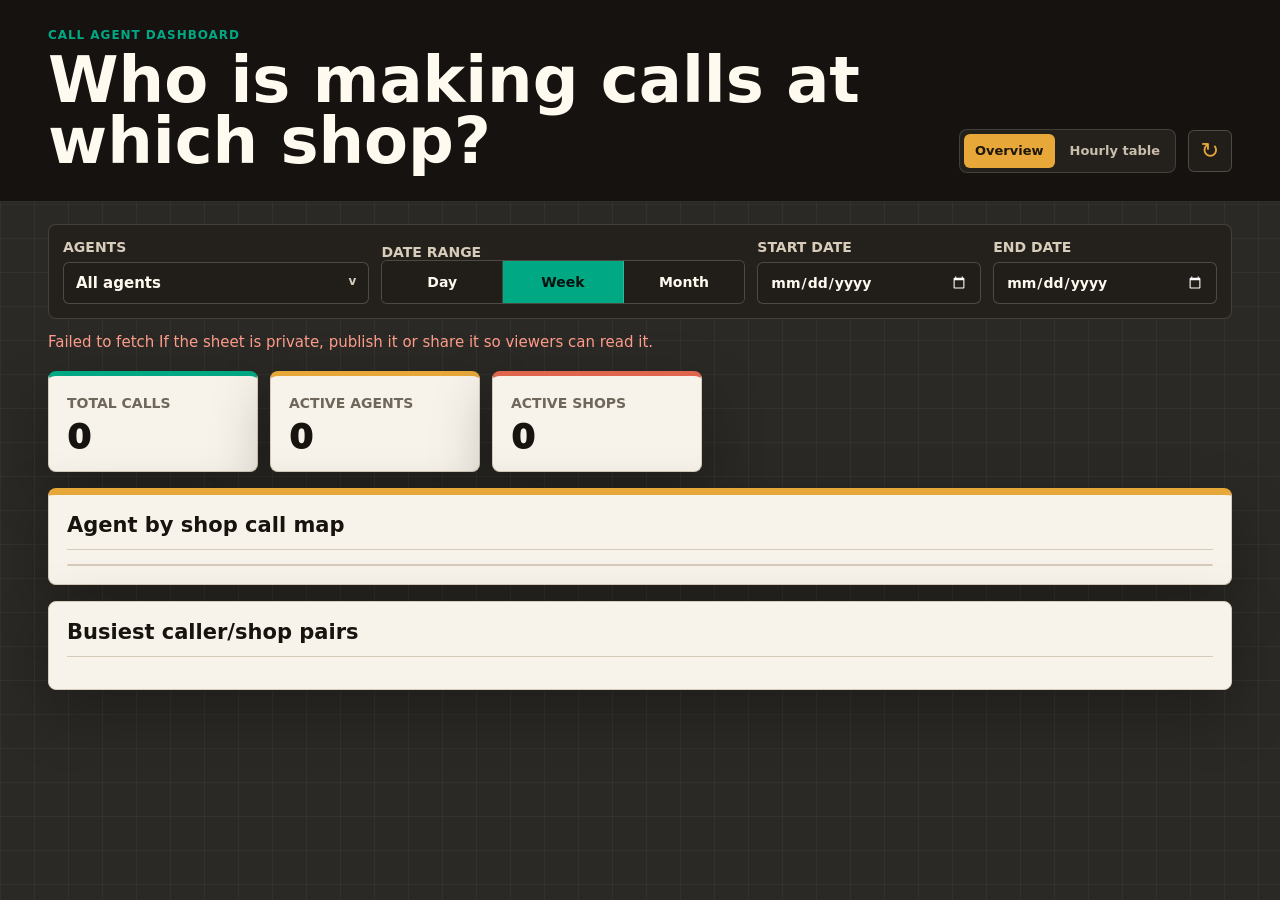
==== index.html @ 190f12a3 "Add files via upload" ====
<!doctype html>
<html lang="en">
  <head>
    <meta charset="utf-8" />
    <meta name="viewport" content="width=device-width, initial-scale=1" />
    <title>Who Is Calling Which Shop | Call Agent Dashboard</title>
    <link rel="stylesheet" href="styles.css?v=46" />
  </head>
  <body>
    <header class="topbar">
      <div>
        <p class="eyebrow">Call Agent Dashboard</p>
        <h1>Who is making calls at which shop?</h1>
      </div>
      <div class="top-actions">
        <nav class="page-nav" aria-label="Dashboard pages">
          <a class="active" href="index.html">Overview</a>
          <a href="hourly.html">Hourly table</a>
        </nav>
        <button id="refreshButton" class="icon-button" type="button" aria-label="Refresh sheet data" title="Refresh sheet data">
          <span aria-hidden="true">&#8635;</span>
        </button>
      </div>
    </header>

    <main>
      <section class="controls" aria-label="Dashboard filters">
        <label class="agent-picker-label">
          Agents
          <div class="agent-picker" id="agentFilter">
            <button id="agentFilterButton" class="agent-filter-button" type="button" aria-haspopup="true" aria-expanded="false">
              All agents
            </button>
            <div id="agentFilterMenu" class="agent-filter-menu" role="group" aria-label="Agent choices"></div>
          </div>
        </label>
        <fieldset class="period-control">
          <legend>Date range</legend>
          <div class="segmented" role="group" aria-label="Date range presets">
            <button class="period-button" type="button" data-period="day">Day</button>
            <button class="period-button active" type="button" data-period="week">Week</button>
            <button class="period-button" type="button" data-period="month">Month</button>
          </div>
        </fieldset>
        <div class="date-range">
          <label>
            Start date
            <input id="startDateFilter" type="date" />
          </label>
          <label>
            End date
            <input id="endDateFilter" type="date" />
          </label>
        </div>
      </section>

      <section id="statusPanel" class="status" role="status"></section>

      <section class="metric-grid" aria-label="Summary metrics">
        <article>
          <span>Total calls</span>
          <strong id="totalCalls">0</strong>
        </article>
        <article>
          <span>Active agents</span>
          <strong id="agentCount">0</strong>
        </article>
        <article>
          <span>Active shops</span>
          <strong id="shopCount">0</strong>
        </article>
      </section>

      <section class="layout">
        <div class="panel panel-wide focus-panel">
          <div class="section-title">
            <h2>Agent by shop call map</h2>
            <span id="matrixLabel"></span>
          </div>
          <div id="agentShopMatrix" class="matrix-wrap"></div>
        </div>

        <div class="panel pair-panel">
          <div class="section-title">
            <h2>Busiest caller/shop pairs</h2>
            <span id="pairLabel"></span>
          </div>
          <div id="agentShopPairs" class="pair-list"></div>
        </div>

      </section>
    </main>

    <script src="app.js?v=46"></script>
  </body>
</html>
---- styles.css ----
:root {
  color-scheme: dark;
  --bg: #2b2925;
  --bg-2: #35322d;
  --panel: #f7f3ea;
  --panel-2: #ebe2d2;
  --ink: #171410;
  --muted: #6f675b;
  --line: #342f28;
  --line-light: #d6cbbb;
  --cream: #fffaf0;
  --mint: #00a884;
  --mint-dark: #00745f;
  --amber: #e7a739;
  --coral: #df654d;
  --violet: #7f63d9;
  --shadow: 0 22px 60px rgba(0, 0, 0, 0.28);
}

* {
  box-sizing: border-box;
}

body {
  margin: 0;
  background:
    linear-gradient(90deg, rgba(255, 250, 240, 0.045) 1px, transparent 1px),
    linear-gradient(180deg, rgba(255, 250, 240, 0.035) 1px, transparent 1px),
    var(--bg);
  background-size: 34px 34px;
  color: var(--cream);
  font-size: 16px;
  font-family: Inter, ui-sans-serif, system-ui, -apple-system, BlinkMacSystemFont, "Segoe UI", sans-serif;
}

.topbar {
  display: grid;
  grid-template-columns: minmax(0, 1fr) auto;
  gap: 24px;
  align-items: end;
  padding: 28px clamp(18px, 4vw, 48px);
  border-bottom: 1px solid rgba(255, 250, 240, 0.12);
  background: rgba(20, 18, 15, 0.94);
}

.top-actions {
  display: flex;
  align-items: center;
  gap: 12px;
}

.page-nav {
  display: flex;
  gap: 4px;
  padding: 4px;
  border: 1px solid rgba(255, 250, 240, 0.14);
  border-radius: 8px;
  background: #24211d;
}

.page-nav a {
  display: inline-flex;
  align-items: center;
  min-height: 34px;
  padding: 0 11px;
  border-radius: 6px;
  color: #c9bdac;
  font-size: 13px;
  font-weight: 800;
  text-decoration: none;
  white-space: nowrap;
}

.page-nav a.active {
  background: var(--amber);
  color: #1c160c;
}

.eyebrow {
  margin: 0 0 8px;
  color: var(--mint);
  font-size: 12px;
  font-weight: 900;
  letter-spacing: 0.08em;
  text-transform: uppercase;
}

h1,
h2 {
  margin: 0;
  letter-spacing: 0;
}

h1 {
  max-width: 900px;
  color: var(--cream);
  font-size: clamp(34px, 5vw, 66px);
  line-height: 0.96;
  font-weight: 900;
}

h2 {
  color: var(--ink);
  font-size: 21px;
  font-weight: 900;
}

main {
  padding: 22px clamp(18px, 4vw, 48px) 48px;
}

.controls {
  display: grid;
  grid-template-columns: minmax(170px, 0.8fr) minmax(230px, 0.95fr) minmax(300px, 1.2fr);
  gap: 12px;
  align-items: end;
  margin-bottom: 14px;
  padding: 14px;
  border: 1px solid rgba(255, 250, 240, 0.14);
  border-radius: 8px;
  background: #24211d;
}

.compare-controls {
  grid-template-columns: minmax(240px, 1fr) minmax(260px, 0.8fr) minmax(320px, 1.1fr);
  align-items: start;
}

label,
.period-control {
  display: grid;
  gap: 7px;
  color: #d8ccba;
  font-size: 14px;
  font-weight: 900;
  text-transform: uppercase;
}

.period-control {
  margin: 0;
  padding: 0;
  border: 0;
}

.period-control legend {
  padding: 0;
}

select,
input,
.icon-button,
.period-button,
.breakdown-button {
  min-height: 42px;
  border: 1px solid rgba(255, 250, 240, 0.2);
  border-radius: 6px;
  background: #211d18;
  color: var(--cream);
  font: inherit;
}

select,
input {
  width: 100%;
  padding: 0 12px;
}

select:focus,
input:focus,
button:focus-visible,
a:focus-visible {
  outline: 3px solid rgba(0, 168, 132, 0.28);
  outline-offset: 2px;
  border-color: var(--mint);
}

select[multiple] {
  min-height: 132px;
  padding: 8px;
}

select[multiple] option {
  padding: 6px 8px;
  border-radius: 5px;
}

.agent-picker-label {
  position: relative;
}

.agent-picker {
  position: relative;
}

.agent-filter-button {
  position: relative;
  width: 100%;
  min-height: 42px;
  padding: 0 34px 0 12px;
  overflow: hidden;
  border: 1px solid rgba(255, 250, 240, 0.2);
  border-radius: 6px;
  background: #211d18;
  color: var(--cream);
  font: inherit;
  font-size: 15px;
  font-weight: 850;
  text-align: left;
  text-overflow: ellipsis;
  white-space: nowrap;
  cursor: pointer;
}

.agent-filter-button::after {
  position: absolute;
  right: 12px;
  content: "v";
  color: #d8ccba;
  font-size: 12px;
}

.agent-filter-menu {
  position: absolute;
  z-index: 30;
  top: calc(100% + 6px);
  left: 0;
  display: none;
  width: min(320px, 80vw);
  max-height: 280px;
  overflow: auto;
  padding: 8px;
  border: 1px solid rgba(255, 250, 240, 0.2);
  border-radius: 8px;
  background: #211d18;
  box-shadow: 0 18px 45px rgba(0, 0, 0, 0.32);
}

.agent-picker.open .agent-filter-menu {
  display: grid;
  gap: 4px;
}

.agent-filter-option {
  display: grid;
  grid-template-columns: 18px minmax(0, 1fr);
  align-items: center;
  gap: 8px;
  min-height: 38px;
  padding: 7px 8px;
  border-radius: 5px;
  color: var(--cream);
  font-size: 15px;
  font-weight: 800;
  text-transform: none;
}

.agent-filter-option:hover {
  background: rgba(255, 250, 240, 0.08);
}

.agent-filter-option input {
  width: 16px;
  min-height: 16px;
}

.agent-filter-option span {
  overflow: hidden;
  text-overflow: ellipsis;
  white-space: nowrap;
}

.check-list {
  display: grid;
  max-height: 180px;
  overflow: auto;
  padding: 8px;
  border: 1px solid var(--line-light);
  border-radius: 7px;
  background: var(--panel);
}

.check-row {
  display: grid;
  grid-template-columns: 18px minmax(0, 1fr);
  align-items: center;
  gap: 8px;
  min-height: 32px;
  color: var(--ink);
  font-size: 14px;
  font-weight: 800;
  text-transform: none;
}

.check-row input {
  width: 16px;
  min-height: 16px;
}

.check-row span {
  overflow: hidden;
  text-overflow: ellipsis;
  white-space: nowrap;
}

.segmented {
  display: grid;
  grid-template-columns: repeat(3, 1fr);
  overflow: hidden;
  border: 1px solid rgba(255, 250, 240, 0.2);
  border-radius: 6px;
  background: #211d18;
}

.period-button,
.breakdown-button {
  border: 0;
  border-right: 1px solid rgba(255, 250, 240, 0.18);
  border-radius: 0;
  cursor: pointer;
  font-weight: 900;
}

.period-button:last-child,
.breakdown-button:last-child {
  border-right: 0;
}

.period-button.active,
.breakdown-button.active {
  background: var(--mint);
  color: #06120f;
}

.date-range {
  display: grid;
  grid-template-columns: repeat(2, minmax(140px, 1fr));
  gap: 12px;
}

.icon-button {
  width: 44px;
  color: var(--amber);
  font-size: 22px;
  cursor: pointer;
}

.status {
  min-height: 22px;
  margin: 10px 0 16px;
  color: #d8ccba;
  font-size: 15px;
}

.status.error {
  color: #ff9d8b;
}

.metric-grid {
  display: grid;
  grid-template-columns: repeat(3, 210px);
  gap: 12px;
  justify-content: start;
  margin-bottom: 16px;
}

.metric-grid article,
.panel {
  background: var(--panel);
  color: var(--ink);
  border: 1px solid var(--line-light);
  border-radius: 8px;
  box-shadow: var(--shadow);
}

.metric-grid article {
  min-width: 0;
  padding: 17px 18px;
  border-top: 5px solid var(--mint);
}

.metric-grid article:nth-child(2) {
  border-top-color: var(--amber);
}

.metric-grid article:nth-child(3) {
  border-top-color: var(--coral);
}

.metric-grid span,
.section-title span {
  color: var(--muted);
  font-size: 14px;
  font-weight: 900;
  text-transform: uppercase;
}

.metric-grid strong {
  display: block;
  margin-top: 8px;
  overflow: hidden;
  color: var(--ink);
  font-size: clamp(24px, 3vw, 34px);
  font-weight: 950;
  line-height: 1;
  text-overflow: ellipsis;
  white-space: nowrap;
}

.layout {
  display: grid;
  grid-template-columns: repeat(2, minmax(0, 1fr));
  gap: 16px;
}

.compare-layout {
  grid-template-columns: 1fr;
}

.activity-page-layout {
  grid-template-columns: 1fr;
}

.panel {
  min-width: 0;
  padding: 18px;
}

.panel-wide {
  grid-column: 1 / -1;
}

.panel-half {
  grid-column: auto;
}

.focus-panel {
  border-top: 7px solid var(--amber);
}

.flow-panel {
  border-top: 7px solid var(--mint);
}

.activity-panel,
.pair-panel {
  display: flex;
  flex-direction: column;
  min-height: 0;
}

.activity-panel {
  height: 1120px;
}

.activity-page-panel {
  grid-column: 1 / -1;
  height: calc(100vh - 260px);
  min-height: 520px;
}

.pair-panel {
  grid-column: 1 / -1;
}

.activity-panel .table-wrap,
.pair-panel .pair-list {
  flex: 1 1 auto;
  min-height: 0;
  max-height: none;
  overflow: auto;
}

.section-title {
  display: flex;
  align-items: baseline;
  justify-content: space-between;
  gap: 12px;
  padding-bottom: 12px;
  margin-bottom: 14px;
  border-bottom: 1px solid var(--line-light);
}

.pair-list,
.volume-list {
  display: grid;
  gap: 10px;
}

.agent-flow {
  display: grid;
  gap: 10px;
  overflow-x: auto;
  padding-bottom: 6px;
}

.flow-header {
  display: grid;
  gap: 8px;
  min-width: max-content;
  padding: 0 0 2px;
}

.flow-header span {
  color: var(--muted);
  font-size: 13px;
  font-weight: 950;
  text-transform: uppercase;
  white-space: nowrap;
}

.flow-body {
  display: grid;
  gap: 10px;
  min-width: max-content;
}

.flow-row {
  display: grid;
  grid-template-columns: 190px minmax(0, 1fr);
  gap: 8px;
  align-items: stretch;
}

.flow-agent {
  display: grid;
  align-content: center;
  gap: 3px;
  min-height: 88px;
  padding: 10px;
  border: 1px solid #d8cbb8;
  border-radius: 7px;
  background: #fffaf0;
}

.flow-agent strong,
.flow-agent span,
.flow-agent small {
  overflow: hidden;
  text-overflow: ellipsis;
  white-space: nowrap;
}

.flow-agent strong {
  color: var(--ink);
  font-size: 16px;
  font-weight: 950;
}

.flow-agent span {
  color: var(--mint-dark);
  font-size: 14px;
  font-weight: 950;
  text-transform: uppercase;
}

.flow-agent small {
  color: var(--muted);
  font-size: 14px;
  font-weight: 850;
}

.flow-track {
  display: grid;
  gap: 8px;
  min-width: max-content;
}

.flow-cell {
  min-height: 112px;
  border-radius: 7px;
}

.empty-cell {
  border: 1px dashed #d8cbb8;
  background: rgba(229, 220, 205, 0.38);
}

.active-cell {
  display: grid;
  grid-template-rows: auto minmax(0, 1fr);
  gap: 7px;
  padding: 9px;
  border: 1px solid rgba(0, 168, 132, 0.32);
  background: rgba(0, 168, 132, 0.12);
}

.flow-count {
  width: fit-content;
  min-width: 28px;
  padding: 2px 7px;
  border-radius: 5px;
  background: var(--mint-dark);
  color: var(--cream);
  font-size: 14px;
  font-weight: 950;
  font-variant-numeric: tabular-nums;
}

.flow-shops {
  display: flex;
  flex-wrap: wrap;
  gap: 5px;
  align-content: start;
}

.flow-shops span {
  max-width: none;
  min-height: 28px;
  padding: 4px 8px;
  border-radius: 5px;
  background: #fffaf0;
  color: var(--ink);
  font-size: 14px;
  font-weight: 850;
  line-height: 1.2;
  overflow-wrap: anywhere;
  white-space: normal;
}

.flow-shops b {
  color: var(--coral);
  font-weight: 950;
}

.pair-row {
  display: grid;
  grid-template-columns: 34px minmax(0, 1fr) auto;
  gap: 10px;
  align-items: center;
  padding: 10px;
  border: 1px solid #ded2bf;
  border-radius: 7px;
  background: #fffaf0;
}

.pair-rank {
  display: grid;
  place-items: center;
  width: 30px;
  height: 30px;
  border-radius: 6px;
  background: var(--ink);
  color: var(--cream);
  font-weight: 950;
  font-variant-numeric: tabular-nums;
}

.pair-copy {
  display: grid;
  gap: 2px;
  min-width: 0;
}

.pair-copy strong,
.pair-copy span {
  overflow: hidden;
  text-overflow: ellipsis;
  white-space: nowrap;
}

.pair-copy strong {
  font-size: 16px;
  font-weight: 950;
}

.pair-copy span {
  color: var(--muted);
  font-size: 15px;
  font-weight: 800;
}

.pair-count {
  font-size: 22px;
  font-weight: 950;
  font-variant-numeric: tabular-nums;
}

.pair-meter {
  grid-column: 2 / -1;
  height: 8px;
  overflow: hidden;
  border-radius: 99px;
  background: #e5dccd;
}

.pair-meter span {
  display: block;
  height: 100%;
  border-radius: inherit;
  background: var(--mint);
}

.volume-row {
  display: grid;
  grid-template-columns: 120px minmax(80px, 1fr) 42px;
  gap: 12px;
  align-items: center;
  min-height: 31px;
}

.volume-time {
  color: var(--muted);
  font-size: 13px;
  font-weight: 800;
}

.volume-meter,
.rank-meter {
  height: 18px;
  overflow: hidden;
  border-radius: 99px;
  background: #e5dccd;
}

.volume-meter span,
.rank-meter span {
  display: block;
  height: 100%;
  border-radius: inherit;
  background: var(--mint);
}

.volume-count {
  font-weight: 900;
  text-align: right;
  font-variant-numeric: tabular-nums;
}

.rank-list {
  display: grid;
  gap: 11px;
}

.rank-row {
  display: grid;
  grid-template-columns: minmax(0, 1fr) auto;
  gap: 12px;
  align-items: center;
}

.rank-name {
  min-width: 0;
  overflow: hidden;
  font-weight: 850;
  text-overflow: ellipsis;
  white-space: nowrap;
}

.rank-count {
  color: var(--muted);
  font-variant-numeric: tabular-nums;
}

.rank-meter {
  grid-column: 1 / -1;
}

.rank-list .rank-row:nth-child(even) .rank-meter span {
  background: var(--amber);
}

.column-chart-wrap {
  min-width: 0;
  overflow-x: auto;
  padding: 4px 2px 2px;
}

.column-chart {
  display: grid;
  grid-auto-columns: minmax(72px, 1fr);
  grid-auto-flow: column;
  align-items: end;
  gap: 10px;
  min-width: 560px;
  min-height: 280px;
}

.column-item {
  display: grid;
  grid-template-rows: auto minmax(150px, 1fr) 52px;
  gap: 8px;
  min-width: 0;
  height: 100%;
}

.column-value {
  color: var(--ink);
  font-size: 12px;
  font-weight: 900;
  text-align: center;
  font-variant-numeric: tabular-nums;
}

.column-track {
  display: flex;
  align-items: end;
  justify-content: center;
  overflow: hidden;
  justify-self: center;
  width: 42px;
  border-radius: 6px;
  background: #e5dccd;
}

.column-track span {
  display: block;
  width: 100%;
  min-height: 8px;
  border-radius: 6px 6px 0 0;
}

.column-label {
  display: -webkit-box;
  overflow: hidden;
  color: var(--muted);
  font-size: 13px;
  font-weight: 850;
  line-height: 1.15;
  text-align: center;
  text-overflow: ellipsis;
  -webkit-box-orient: vertical;
  -webkit-line-clamp: 3;
}

.table-wrap,
.matrix-wrap {
  overflow: auto;
  border: 1px solid var(--line-light);
  border-radius: 8px;
  background: #fffaf0;
}

.table-wrap {
  max-height: 640px;
}

.activity-page-panel .table-wrap {
  max-height: none;
}

.matrix-wrap table {
  min-width: 760px;
}

.heat-table {
  min-width: 860px;
}

.heat-table th:first-child {
  min-width: 210px;
}

.heat-table tbody th {
  color: var(--ink);
  font-size: 15px;
  text-transform: none;
}

.heat-table tbody th span {
  display: block;
  margin-top: 3px;
  color: var(--muted);
  font-size: 13px;
  font-weight: 900;
  text-transform: uppercase;
}

.heat-cell {
  min-width: 92px;
  background: rgba(0, 168, 132, var(--heat));
  color: var(--ink);
  text-align: center;
}

.heat-cell span {
  font-size: 17px;
  font-weight: 950;
  font-variant-numeric: tabular-nums;
}

.activity-table td span {
  display: inline-grid;
  place-items: center;
  min-width: 26px;
  min-height: 22px;
  margin-left: 6px;
  padding: 0 6px;
  border-radius: 5px;
  background: #272019;
  color: var(--cream);
  font-size: 14px;
  font-weight: 900;
  font-variant-numeric: tabular-nums;
}

.activity-table {
  width: max-content;
  min-width: 100%;
  height: auto;
  table-layout: auto;
}

.activity-table th,
.activity-table td {
  vertical-align: top;
}

.activity-table thead th {
  position: sticky;
  top: 0;
  z-index: 2;
}

.activity-agent-col,
.activity-agent-header {
  position: sticky;
  left: 0;
  z-index: 3;
  width: 190px;
  min-width: 190px;
  max-width: 190px;
  background: #211d18;
  color: var(--cream);
}

.activity-agent-header {
  display: grid;
  gap: 5px;
  align-content: start;
}

.activity-agent-header strong {
  overflow: hidden;
  font-size: 15px;
  font-weight: 950;
  line-height: 1.15;
  text-overflow: ellipsis;
  white-space: nowrap;
}

.activity-agent-header span {
  color: #d8ccba;
  font-size: 12px;
  font-weight: 900;
  text-transform: uppercase;
}

.activity-hour-col {
  width: 220px;
  min-width: 220px;
  max-width: 220px;
  white-space: normal;
}

.activity-cell {
  width: 220px;
  min-width: 220px;
  max-width: 220px;
}

.empty-activity-cell {
  background: rgba(229, 220, 205, 0.28);
}

.activity-call-count {
  display: inline-grid;
  place-items: center;
  min-width: 28px;
  min-height: 24px;
  margin-bottom: 7px;
  padding: 0 7px;
  border-radius: 5px;
  background: var(--mint-dark);
  color: var(--cream);
  font-size: 14px;
  font-weight: 950;
  font-variant-numeric: tabular-nums;
}

.coverage-cell {
  display: grid;
  gap: 8px;
  min-width: 0;
}

.coverage-agent {
  display: grid;
  grid-template-columns: 170px minmax(0, 1fr);
  gap: 10px;
  align-items: stretch;
  padding: 7px;
  border: 1px solid #d8cbb8;
  border-left: 5px solid var(--mint-dark);
  border-radius: 7px;
  background: #fff7e8;
}

.coverage-agent:nth-child(even) {
  border-left-color: var(--amber);
  background: #f6eddd;
}

.coverage-agent strong {
  display: flex;
  align-items: center;
  min-height: 32px;
  padding: 7px 9px;
  overflow-wrap: anywhere;
  border-radius: 5px;
  background: #211d18;
  color: var(--cream);
  font-size: 15px;
  font-weight: 950;
  line-height: 1.15;
}

.coverage-shops {
  display: flex;
  flex-wrap: wrap;
  gap: 6px;
  align-content: start;
  min-width: 0;
  padding: 2px 0;
}

.activity-table .coverage-shops span {
  display: inline-flex;
  align-items: center;
  max-width: 210px;
  min-width: 0;
  min-height: 30px;
  margin: 0;
  padding: 4px 9px;
  overflow: hidden;
  border: 1px solid #cbbca6;
  border-radius: 5px;
  background: #ffffff;
  color: var(--ink);
  font-size: 15px;
  font-weight: 900;
  text-overflow: ellipsis;
  white-space: nowrap;
}

.activity-table .coverage-shops b {
  display: inline-grid;
  place-items: center;
  min-width: 18px;
  margin-left: 4px;
  padding: 0 4px;
  border-radius: 4px;
  background: var(--mint-dark);
  color: var(--cream);
  font-size: 12px;
  font-weight: 950;
  font-variant-numeric: tabular-nums;
}

.cluster-chart {
  display: grid;
  gap: 18px;
  overflow-x: auto;
  padding-bottom: 8px;
}

.cluster-legend {
  display: flex;
  flex-wrap: wrap;
  gap: 8px 14px;
}

.cluster-legend-item {
  display: inline-grid;
  grid-template-columns: 11px minmax(0, max-content);
  align-items: center;
  gap: 6px;
  max-width: 220px;
  color: var(--muted);
  font-size: 12px;
}

.cluster-legend-item span {
  width: 11px;
  height: 11px;
  border-radius: 3px;
}

.cluster-legend-item strong {
  overflow: hidden;
  font-weight: 850;
  text-overflow: ellipsis;
  white-space: nowrap;
}

.cluster-plot {
  display: grid;
  gap: 10px;
  min-width: 680px;
  padding: 4px 2px;
}

.cluster-row {
  display: grid;
  grid-template-columns: 120px minmax(160px, 1fr) 48px;
  gap: 12px;
  align-items: center;
  min-height: 32px;
}

.cluster-total,
.cluster-hour {
  color: var(--ink);
  font-size: 12px;
  font-weight: 850;
  font-variant-numeric: tabular-nums;
}

.cluster-hour {
  color: var(--muted);
  white-space: nowrap;
}

.cluster-total {
  text-align: right;
}

.cluster-track {
  height: 26px;
  overflow: hidden;
  border-radius: 99px;
  background: #e5dccd;
}

.cluster-stack {
  display: flex;
  height: 100%;
  min-width: 2px;
  overflow: hidden;
  border-radius: inherit;
}

.cluster-segment {
  display: block;
  height: 100%;
  min-width: 2px;
  cursor: pointer;
}

.cluster-tooltip {
  position: fixed;
  z-index: 20;
  display: grid;
  gap: 4px;
  max-width: 260px;
  padding: 11px 13px;
  border: 1px solid rgba(255, 250, 240, 0.2);
  border-radius: 8px;
  background: rgba(20, 18, 15, 0.96);
  color: var(--cream);
  box-shadow: 0 14px 34px rgba(0, 0, 0, 0.35);
  font-size: 13px;
  line-height: 1.2;
  opacity: 0;
  pointer-events: none;
  transform: translateY(4px);
  transition: opacity 120ms ease, transform 120ms ease;
}

.cluster-tooltip.visible {
  opacity: 1;
  transform: translateY(0);
}

.cluster-tooltip strong {
  overflow-wrap: anywhere;
  font-size: 16px;
  font-weight: 900;
}

.cluster-tooltip span {
  color: #d8ccba;
  font-size: 14px;
  font-weight: 800;
  font-variant-numeric: tabular-nums;
}

.shop-task-tooltip {
  min-width: 280px;
  max-width: 380px;
}

.shop-task-tooltip ul {
  display: grid;
  gap: 3px;
  margin: 4px 0 0;
  padding: 0;
  list-style: none;
}

.shop-task-tooltip li {
  display: flex;
  justify-content: space-between;
  gap: 12px;
  color: var(--cream);
  font-size: 15px;
  font-weight: 800;
}

table {
  width: 100%;
  border-collapse: collapse;
  font-size: 16px;
}

th,
td {
  padding: 11px 12px;
  border-bottom: 1px solid var(--line-light);
  text-align: left;
  vertical-align: middle;
}

th {
  position: sticky;
  top: 0;
  z-index: 1;
  background: var(--panel-2);
  color: var(--muted);
  font-size: 14px;
  font-weight: 950;
  text-transform: uppercase;
}

td {
  font-weight: 750;
}

.empty {
  margin: 0;
  padding: 16px;
  color: var(--muted);
  font-size: 16px;
  font-weight: 800;
}

@media (max-width: 1100px) {
  .controls {
    grid-template-columns: repeat(2, minmax(0, 1fr));
  }
}

@media (max-width: 880px) {
  .metric-grid,
  .layout {
    grid-template-columns: 1fr;
  }

  .activity-panel,
  .pair-panel {
    height: auto;
    min-height: 420px;
  }
}

@media (max-width: 640px) {
  .topbar,
  .controls {
    grid-template-columns: 1fr;
  }

  .top-actions,
  .page-nav {
    width: 100%;
  }

  .page-nav {
    display: grid;
    grid-template-columns: repeat(2, minmax(0, 1fr));
  }

  .page-nav a {
    justify-content: center;
  }

  .date-range {
    grid-template-columns: 1fr;
  }

  .metric-grid strong {
    font-size: 26px;
  }

  th,
  td {
    padding: 10px 8px;
  }
}
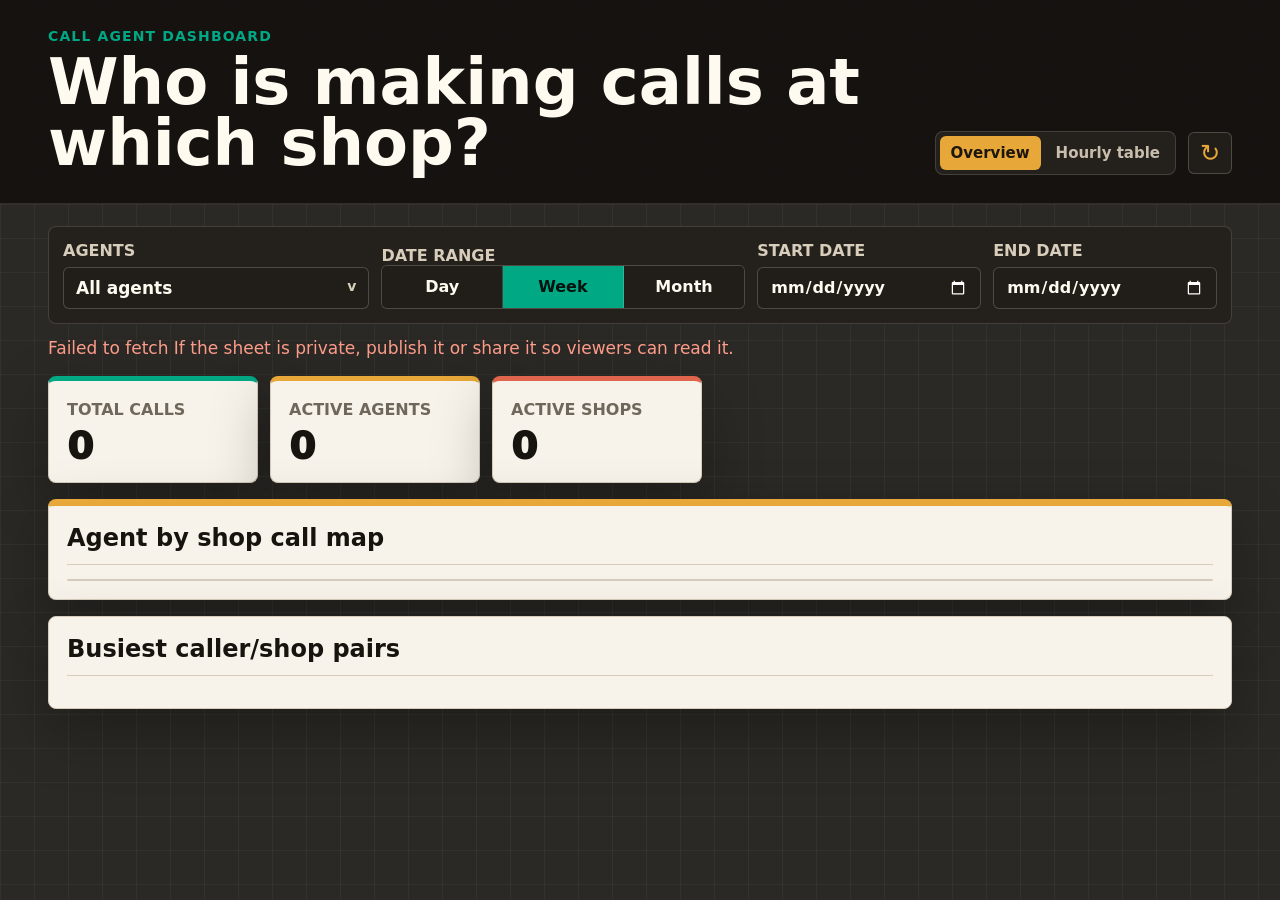
==== commit 08eb35fc: "Add files via upload" ====
--- a/index.html
+++ b/index.html
@@ -4,7 +4,7 @@
     <meta charset="utf-8" />
     <meta name="viewport" content="width=device-width, initial-scale=1" />
     <title>Who Is Calling Which Shop | Call Agent Dashboard</title>
-    <link rel="stylesheet" href="styles.css?v=46" />
+    <link rel="stylesheet" href="styles.css?v=48" />
   </head>
   <body>
     <header class="topbar">
@@ -91,6 +91,6 @@
       </section>
     </main>
 
-    <script src="app.js?v=46"></script>
+    <script src="app.js?v=48"></script>
   </body>
 </html>
--- a/styles.css
+++ b/styles.css
@@ -29,7 +29,7 @@
     var(--bg);
   background-size: 34px 34px;
   color: var(--cream);
-  font-size: 16px;
+  font-size: 18px;
   font-family: Inter, ui-sans-serif, system-ui, -apple-system, BlinkMacSystemFont, "Segoe UI", sans-serif;
 }
 
@@ -65,7 +65,7 @@
   padding: 0 11px;
   border-radius: 6px;
   color: #c9bdac;
-  font-size: 13px;
+  font-size: 15px;
   font-weight: 800;
   text-decoration: none;
   white-space: nowrap;
@@ -79,7 +79,7 @@
 .eyebrow {
   margin: 0 0 8px;
   color: var(--mint);
-  font-size: 12px;
+  font-size: 14px;
   font-weight: 900;
   letter-spacing: 0.08em;
   text-transform: uppercase;
@@ -94,14 +94,14 @@
 h1 {
   max-width: 900px;
   color: var(--cream);
-  font-size: clamp(34px, 5vw, 66px);
+  font-size: clamp(38px, 5vw, 72px);
   line-height: 0.96;
   font-weight: 900;
 }
 
 h2 {
   color: var(--ink);
-  font-size: 21px;
+  font-size: 24px;
   font-weight: 900;
 }
 
@@ -131,7 +131,7 @@
   display: grid;
   gap: 7px;
   color: #d8ccba;
-  font-size: 14px;
+  font-size: 16px;
   font-weight: 900;
   text-transform: uppercase;
 }
@@ -203,7 +203,7 @@
   background: #211d18;
   color: var(--cream);
   font: inherit;
-  font-size: 15px;
+  font-size: 17px;
   font-weight: 850;
   text-align: left;
   text-overflow: ellipsis;
@@ -216,7 +216,7 @@
   right: 12px;
   content: "v";
   color: #d8ccba;
-  font-size: 12px;
+  font-size: 14px;
 }
 
 .agent-filter-menu {
@@ -249,7 +249,7 @@
   padding: 7px 8px;
   border-radius: 5px;
   color: var(--cream);
-  font-size: 15px;
+  font-size: 17px;
   font-weight: 800;
   text-transform: none;
 }
@@ -286,7 +286,7 @@
   gap: 8px;
   min-height: 32px;
   color: var(--ink);
-  font-size: 14px;
+  font-size: 16px;
   font-weight: 800;
   text-transform: none;
 }
@@ -340,7 +340,7 @@
 .icon-button {
   width: 44px;
   color: var(--amber);
-  font-size: 22px;
+  font-size: 24px;
   cursor: pointer;
 }
 
@@ -348,7 +348,7 @@
   min-height: 22px;
   margin: 10px 0 16px;
   color: #d8ccba;
-  font-size: 15px;
+  font-size: 17px;
 }
 
 .status.error {
@@ -389,7 +389,7 @@
 .metric-grid span,
 .section-title span {
   color: var(--muted);
-  font-size: 14px;
+  font-size: 16px;
   font-weight: 900;
   text-transform: uppercase;
 }
@@ -399,7 +399,7 @@
   margin-top: 8px;
   overflow: hidden;
   color: var(--ink);
-  font-size: clamp(24px, 3vw, 34px);
+  font-size: clamp(28px, 3vw, 38px);
   font-weight: 950;
   line-height: 1;
   text-overflow: ellipsis;
@@ -502,7 +502,7 @@
 
 .flow-header span {
   color: var(--muted);
-  font-size: 13px;
+  font-size: 15px;
   font-weight: 950;
   text-transform: uppercase;
   white-space: nowrap;
@@ -542,20 +542,20 @@
 
 .flow-agent strong {
   color: var(--ink);
-  font-size: 16px;
+  font-size: 18px;
   font-weight: 950;
 }
 
 .flow-agent span {
   color: var(--mint-dark);
-  font-size: 14px;
+  font-size: 16px;
   font-weight: 950;
   text-transform: uppercase;
 }
 
 .flow-agent small {
   color: var(--muted);
-  font-size: 14px;
+  font-size: 16px;
   font-weight: 850;
 }
 
@@ -591,7 +591,7 @@
   border-radius: 5px;
   background: var(--mint-dark);
   color: var(--cream);
-  font-size: 14px;
+  font-size: 16px;
   font-weight: 950;
   font-variant-numeric: tabular-nums;
 }
@@ -610,7 +610,7 @@
   border-radius: 5px;
   background: #fffaf0;
   color: var(--ink);
-  font-size: 14px;
+  font-size: 16px;
   font-weight: 850;
   line-height: 1.2;
   overflow-wrap: anywhere;
@@ -659,18 +659,18 @@
 }
 
 .pair-copy strong {
-  font-size: 16px;
+  font-size: 18px;
   font-weight: 950;
 }
 
 .pair-copy span {
   color: var(--muted);
-  font-size: 15px;
+  font-size: 17px;
   font-weight: 800;
 }
 
 .pair-count {
-  font-size: 22px;
+  font-size: 24px;
   font-weight: 950;
   font-variant-numeric: tabular-nums;
 }
@@ -700,7 +700,7 @@
 
 .volume-time {
   color: var(--muted);
-  font-size: 13px;
+  font-size: 15px;
   font-weight: 800;
 }
 
@@ -785,7 +785,7 @@
 
 .column-value {
   color: var(--ink);
-  font-size: 12px;
+  font-size: 14px;
   font-weight: 900;
   text-align: center;
   font-variant-numeric: tabular-nums;
@@ -813,7 +813,7 @@
   display: -webkit-box;
   overflow: hidden;
   color: var(--muted);
-  font-size: 13px;
+  font-size: 15px;
   font-weight: 850;
   line-height: 1.15;
   text-align: center;
@@ -852,7 +852,7 @@
 
 .heat-table tbody th {
   color: var(--ink);
-  font-size: 15px;
+  font-size: 17px;
   text-transform: none;
 }
 
@@ -860,7 +860,7 @@
   display: block;
   margin-top: 3px;
   color: var(--muted);
-  font-size: 13px;
+  font-size: 15px;
   font-weight: 900;
   text-transform: uppercase;
 }
@@ -873,7 +873,7 @@
 }
 
 .heat-cell span {
-  font-size: 17px;
+  font-size: 19px;
   font-weight: 950;
   font-variant-numeric: tabular-nums;
 }
@@ -888,7 +888,7 @@
   border-radius: 5px;
   background: #272019;
   color: var(--cream);
-  font-size: 14px;
+  font-size: 16px;
   font-weight: 900;
   font-variant-numeric: tabular-nums;
 }
@@ -931,7 +931,7 @@
 
 .activity-agent-header strong {
   overflow: hidden;
-  font-size: 15px;
+  font-size: 17px;
   font-weight: 950;
   line-height: 1.15;
   text-overflow: ellipsis;
@@ -940,7 +940,7 @@
 
 .activity-agent-header span {
   color: #d8ccba;
-  font-size: 12px;
+  font-size: 14px;
   font-weight: 900;
   text-transform: uppercase;
 }
@@ -972,7 +972,7 @@
   border-radius: 5px;
   background: var(--mint-dark);
   color: var(--cream);
-  font-size: 14px;
+  font-size: 16px;
   font-weight: 950;
   font-variant-numeric: tabular-nums;
 }
@@ -1009,7 +1009,7 @@
   border-radius: 5px;
   background: #211d18;
   color: var(--cream);
-  font-size: 15px;
+  font-size: 17px;
   font-weight: 950;
   line-height: 1.15;
 }
@@ -1036,7 +1036,7 @@
   border-radius: 5px;
   background: #ffffff;
   color: var(--ink);
-  font-size: 15px;
+  font-size: 17px;
   font-weight: 900;
   text-overflow: ellipsis;
   white-space: nowrap;
@@ -1051,7 +1051,7 @@
   border-radius: 4px;
   background: var(--mint-dark);
   color: var(--cream);
-  font-size: 12px;
+  font-size: 14px;
   font-weight: 950;
   font-variant-numeric: tabular-nums;
 }
@@ -1076,7 +1076,7 @@
   gap: 6px;
   max-width: 220px;
   color: var(--muted);
-  font-size: 12px;
+  font-size: 14px;
 }
 
 .cluster-legend-item span {
@@ -1110,7 +1110,7 @@
 .cluster-total,
 .cluster-hour {
   color: var(--ink);
-  font-size: 12px;
+  font-size: 14px;
   font-weight: 850;
   font-variant-numeric: tabular-nums;
 }
@@ -1158,7 +1158,7 @@
   background: rgba(20, 18, 15, 0.96);
   color: var(--cream);
   box-shadow: 0 14px 34px rgba(0, 0, 0, 0.35);
-  font-size: 13px;
+  font-size: 15px;
   line-height: 1.2;
   opacity: 0;
   pointer-events: none;
@@ -1173,13 +1173,13 @@
 
 .cluster-tooltip strong {
   overflow-wrap: anywhere;
-  font-size: 16px;
+  font-size: 18px;
   font-weight: 900;
 }
 
 .cluster-tooltip span {
   color: #d8ccba;
-  font-size: 14px;
+  font-size: 16px;
   font-weight: 800;
   font-variant-numeric: tabular-nums;
 }
@@ -1202,14 +1202,14 @@
   justify-content: space-between;
   gap: 12px;
   color: var(--cream);
-  font-size: 15px;
+  font-size: 17px;
   font-weight: 800;
 }
 
 table {
   width: 100%;
   border-collapse: collapse;
-  font-size: 16px;
+  font-size: 18px;
 }
 
 th,
@@ -1226,7 +1226,7 @@
   z-index: 1;
   background: var(--panel-2);
   color: var(--muted);
-  font-size: 14px;
+  font-size: 16px;
   font-weight: 950;
   text-transform: uppercase;
 }
@@ -1239,7 +1239,7 @@
   margin: 0;
   padding: 16px;
   color: var(--muted);
-  font-size: 16px;
+  font-size: 18px;
   font-weight: 800;
 }
 
@@ -1287,7 +1287,7 @@
   }
 
   .metric-grid strong {
-    font-size: 26px;
+    font-size: 30px;
   }
 
   th,
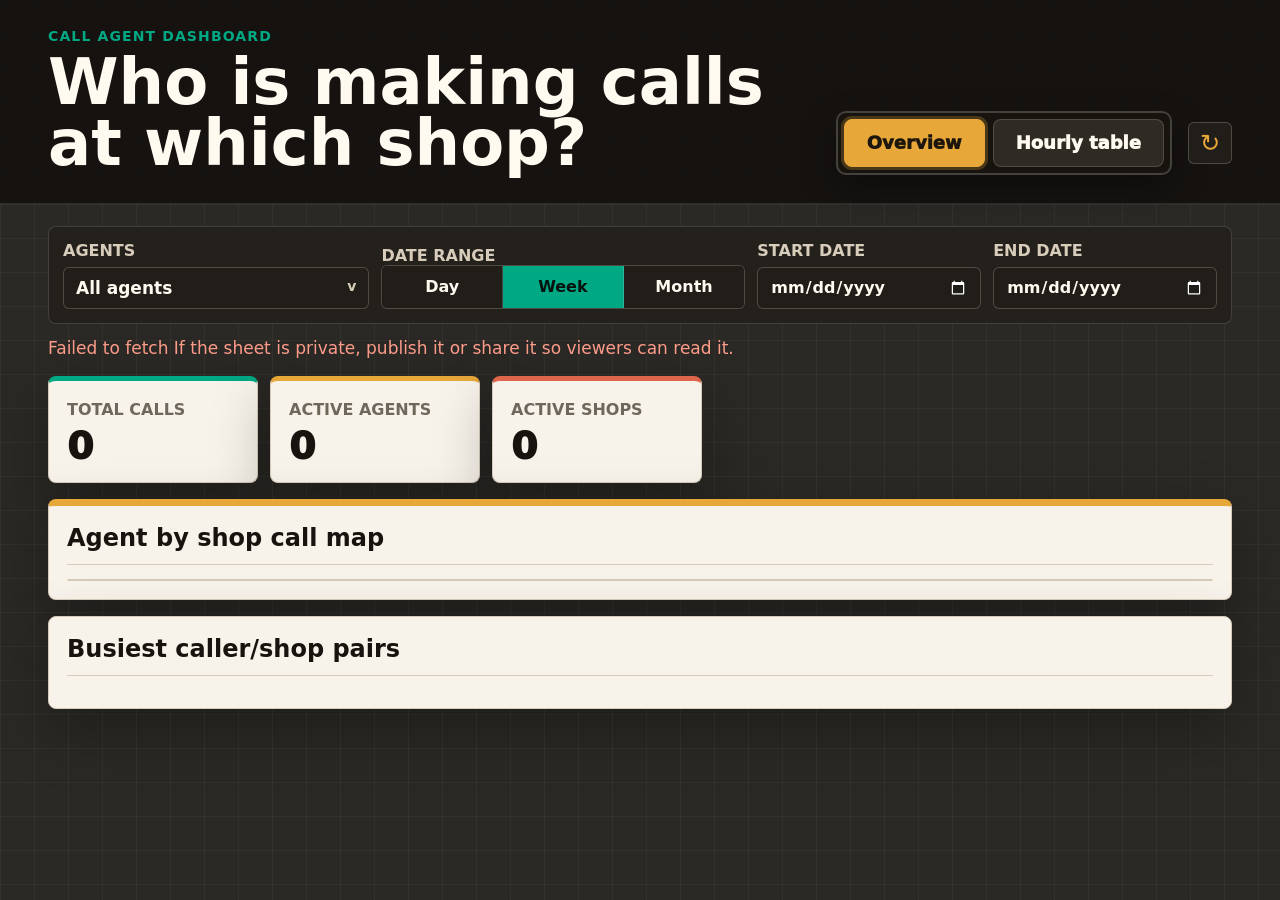
==== commit d9478366: "Add files via upload" ====
--- a/index.html
+++ b/index.html
@@ -4,7 +4,7 @@
     <meta charset="utf-8" />
     <meta name="viewport" content="width=device-width, initial-scale=1" />
     <title>Who Is Calling Which Shop | Call Agent Dashboard</title>
-    <link rel="stylesheet" href="styles.css?v=48" />
+    <link rel="stylesheet" href="styles.css?v=53" />
   </head>
   <body>
     <header class="topbar">
@@ -91,6 +91,6 @@
       </section>
     </main>
 
-    <script src="app.js?v=48"></script>
+    <script src="app.js?v=53"></script>
   </body>
 </html>
--- a/styles.css
+++ b/styles.css
@@ -46,34 +46,45 @@
 .top-actions {
   display: flex;
   align-items: center;
-  gap: 12px;
+  gap: 16px;
 }
 
 .page-nav {
   display: flex;
-  gap: 4px;
-  padding: 4px;
-  border: 1px solid rgba(255, 250, 240, 0.14);
-  border-radius: 8px;
-  background: #24211d;
+  gap: 8px;
+  padding: 6px;
+  border: 2px solid rgba(255, 250, 240, 0.2);
+  border-radius: 10px;
+  background: #171410;
+  box-shadow: 0 14px 34px rgba(0, 0, 0, 0.28);
 }
 
 .page-nav a {
   display: inline-flex;
   align-items: center;
-  min-height: 34px;
-  padding: 0 11px;
-  border-radius: 6px;
-  color: #c9bdac;
-  font-size: 15px;
-  font-weight: 800;
+  justify-content: center;
+  min-height: 48px;
+  padding: 0 22px;
+  border: 1px solid rgba(255, 250, 240, 0.16);
+  border-radius: 8px;
+  background: #2f2a23;
+  color: var(--cream);
+  font-size: 18px;
+  font-weight: 950;
   text-decoration: none;
   white-space: nowrap;
+}
+
+.page-nav a:hover {
+  border-color: rgba(231, 167, 57, 0.72);
+  background: #3a3329;
 }
 
 .page-nav a.active {
   background: var(--amber);
   color: #1c160c;
+  border-color: var(--amber);
+  box-shadow: 0 0 0 3px rgba(231, 167, 57, 0.24);
 }
 
 .eyebrow {
@@ -878,6 +889,10 @@
   font-variant-numeric: tabular-nums;
 }
 
+.task-tooltip-target {
+  cursor: help;
+}
+
 .activity-table td span {
   display: inline-grid;
   place-items: center;
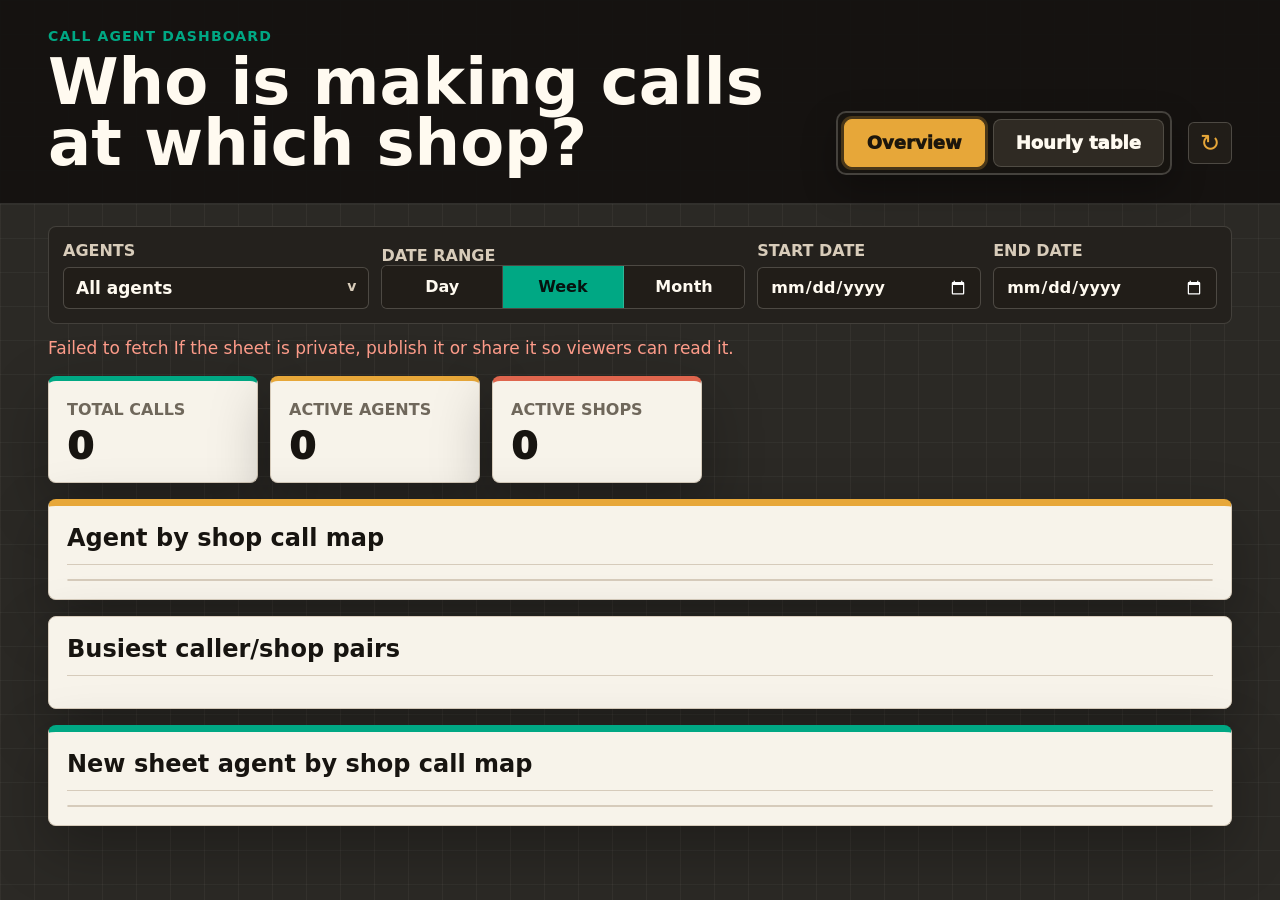
==== commit 0a4b40c9: "Add files via upload" ====
--- a/index.html
+++ b/index.html
@@ -4,7 +4,7 @@
     <meta charset="utf-8" />
     <meta name="viewport" content="width=device-width, initial-scale=1" />
     <title>Who Is Calling Which Shop | Call Agent Dashboard</title>
-    <link rel="stylesheet" href="styles.css?v=53" />
+    <link rel="stylesheet" href="styles.css?v=54" />
   </head>
   <body>
     <header class="topbar">
@@ -88,9 +88,17 @@
           <div id="agentShopPairs" class="pair-list"></div>
         </div>
 
+        <div class="panel panel-wide sheet-panel">
+          <div class="section-title">
+            <h2>New sheet agent by shop call map</h2>
+            <span id="externalSheetLabel"></span>
+          </div>
+          <div id="externalSheetTable" class="table-wrap external-sheet-wrap"></div>
+        </div>
+
       </section>
     </main>
 
-    <script src="app.js?v=53"></script>
+    <script src="app.js?v=54"></script>
   </body>
 </html>
--- a/styles.css
+++ b/styles.css
@@ -473,6 +473,10 @@
   grid-column: 1 / -1;
 }
 
+.sheet-panel {
+  border-top: 7px solid var(--mint);
+}
+
 .activity-panel .table-wrap,
 .pair-panel .pair-list {
   flex: 1 1 auto;
@@ -853,6 +857,10 @@
   min-width: 760px;
 }
 
+.external-sheet-wrap {
+  max-height: 680px;
+}
+
 .heat-table {
   min-width: 860px;
 }
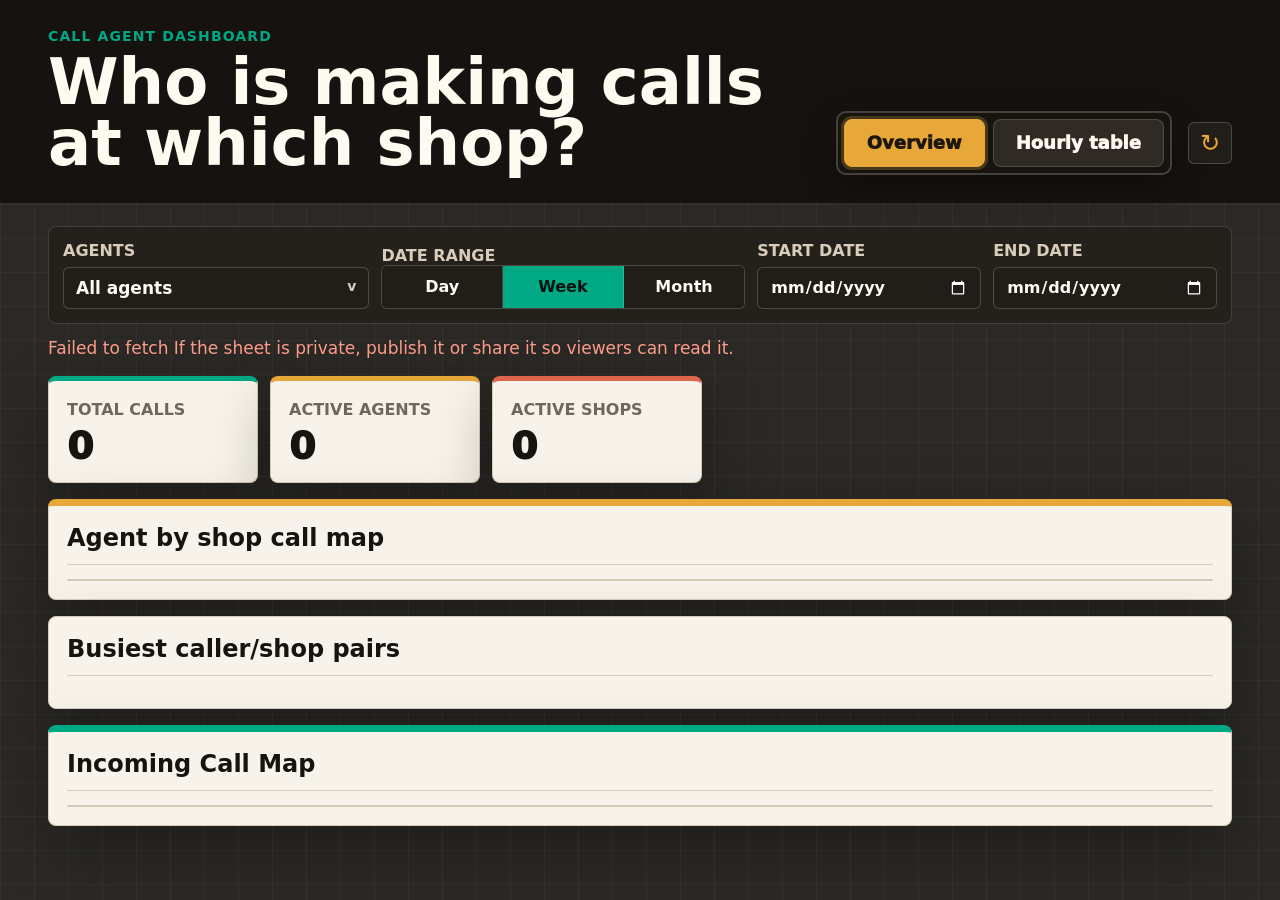
==== commit 1fe1acc2: "Add files via upload" ====
--- a/index.html
+++ b/index.html
@@ -90,7 +90,7 @@
 
         <div class="panel panel-wide sheet-panel">
           <div class="section-title">
-            <h2>New sheet agent by shop call map</h2>
+            <h2>Incoming Call Map</h2>
             <span id="externalSheetLabel"></span>
           </div>
           <div id="externalSheetTable" class="table-wrap external-sheet-wrap"></div>
--- a/styles.css
+++ b/styles.css
@@ -858,7 +858,7 @@
 }
 
 .external-sheet-wrap {
-  max-height: 680px;
+  max-height: 980px;
 }
 
 .heat-table {
